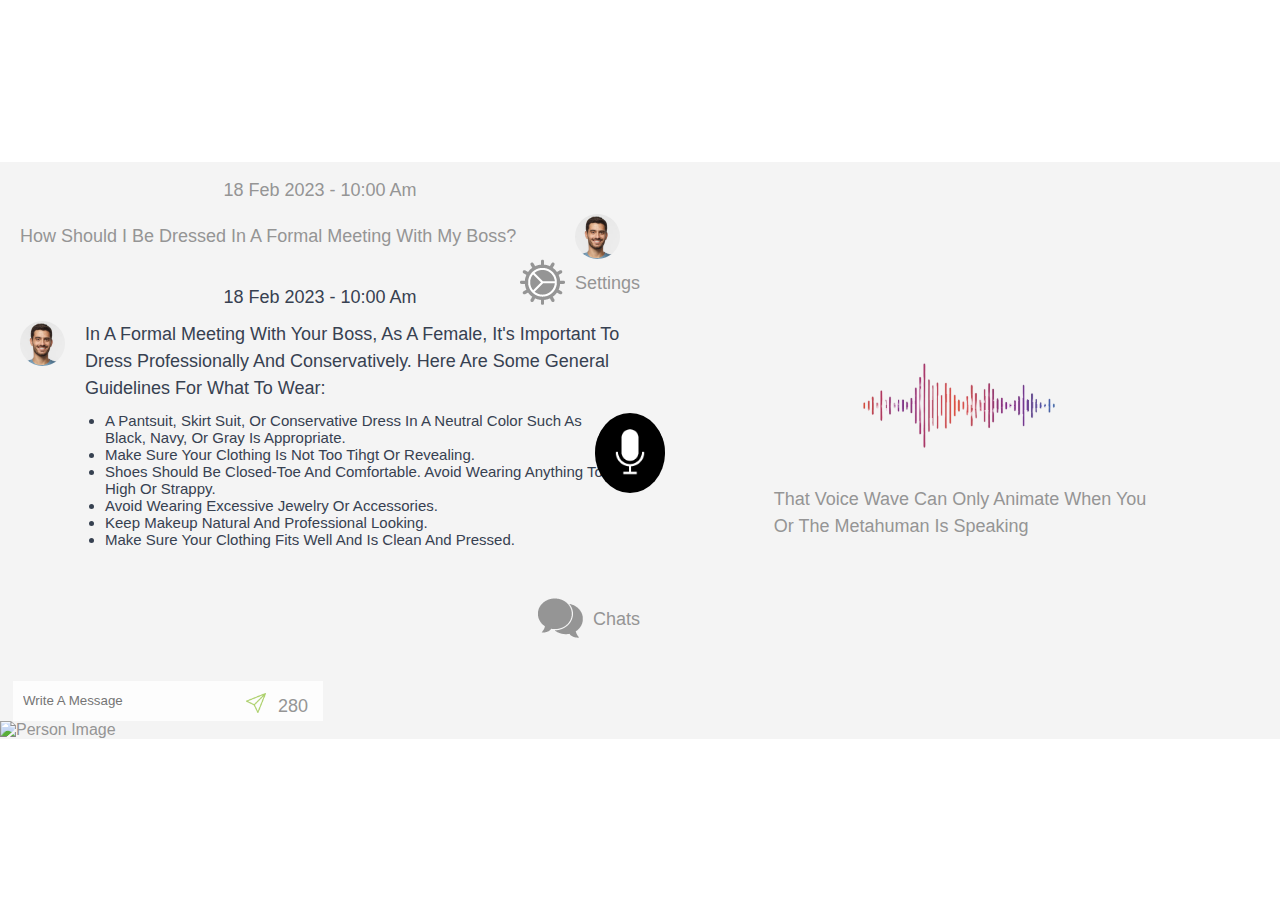
==== after-login.html @ 406937b2 "after-login page complete for large screen" ====
<!DOCTYPE html>
<html lang="en">
    <head>
        <meta charset="UTF-8" />
        <meta http-equiv="X-UA-Compatible" content="IE=edge" />
        <meta name="viewport" content="width=device-width, initial-scale=1.0" />
        <title>Document</title>
        <link rel="stylesheet" href="./css/style.css" />
    </head>
    <body>
        <section>
            <div class="wrap">
                <div class="content-wrap">
                    <!-- person controls  -->
                    <div id="slider">
                        <div class="container">
                            <!-- slider image  -->
                            <div class="slides">
                                <div class="img sm-img">
                                    <img
                                        src="./images/bg-small.png"
                                        alt="person img"
                                    />
                                </div>
                                <div class="large-img">
                                    <img
                                        src="./images/person-large.png"
                                        alt="person image"
                                    />
                                </div>
                                <div class="slides-content">
                                    <div class="row user-row">
                                        <p class="date">
                                            18 Feb 2023 - 10:00 am
                                        </p>
                                        <!-- user  -->
                                        <div class="user-content">
                                            <p>
                                                How should I be dressed in a
                                                formal meeting with my boss?
                                            </p>
                                            <img
                                                src="./images/profile-img.jpg"
                                                alt="profile img"
                                            />
                                        </div>
                                    </div>
                                    <div class="row ai-row">
                                        <p class="date">
                                            18 Feb 2023 - 10:00 am
                                        </p>
                                        <div class="text-wrap">
                                            <div class="ai-responce">
                                                <img
                                                    src="./images/profile-img.jpg"
                                                    alt="profile img"
                                                />
                                                <div>
                                                    <p>
                                                        In a formal meeting with
                                                        your boss, as a female,
                                                        it's important to dress
                                                        professionally and
                                                        conservatively. Here are
                                                        some general guidelines
                                                        for what to wear:
                                                    </p>
                                                    <ul>
                                                        <li>
                                                            A pantsuit, skirt
                                                            suit, or
                                                            conservative dress
                                                            in a neutral color
                                                            such as black, navy,
                                                            or gray is
                                                            appropriate.
                                                        </li>
                                                        <li>
                                                            Make sure your
                                                            clothing is not too
                                                            tihgt or revealing.
                                                        </li>
                                                        <li>
                                                            Shoes should be
                                                            closed-toe and
                                                            comfortable. Avoid
                                                            wearing anything too
                                                            high or strappy.
                                                        </li>
                                                        <li>
                                                            Avoid wearing
                                                            excessive jewelry or
                                                            accessories.
                                                        </li>
                                                        <li>
                                                            Keep makeup natural
                                                            and professional
                                                            looking.
                                                        </li>
                                                        <li>
                                                            Make sure your
                                                            clothing fits well
                                                            and is clean and
                                                            pressed.
                                                        </li>
                                                    </ul>
                                                </div>
                                            </div>
                                        </div>
                                    </div>
                                    <!-- input element  -->
                                    <div class="input-wrap">
                                        <!-- send message  -->
                                        <input
                                            type="text"
                                            placeholder="Write a message"
                                        />
                                        <div class="send-con">
                                            <button class="send-btn">
                                                <img
                                                    src="./images/send.png"
                                                    alt="send icon"
                                                />
                                            </button>
                                            <p>280</p>
                                        </div>
                                    </div>
                                </div>
                            </div>
                        </div>
                    </div>
                    <!-- control button list  -->
                    <div id="control-btns">
                        <div class="container">
                            <!-- setting icons  -->
                            <button>
                                <img
                                    src="./images/settings_icon.png"
                                    alt="setting icon"
                                />
                                <p>settings</p>
                            </button>
                            <!-- microphone icons  -->
                            <button id="microphone">
                                <img
                                    src="./images/microphone.png"
                                    alt="microphone icon"
                                />
                            </button>
                            <!-- chat icons  -->
                            <button>
                                <img
                                    src="./images/chats_icon.png"
                                    alt="chat icon"
                                />
                                <p>chats</p>
                            </button>
                        </div>
                    </div>
                </div>
                <!-- voice animation  -->
                <div class="voice-animation">
                    <div class="animation">
                        <img src="./images/speech-animation.png" alt="" />
                    </div>
                    <div class="voice-text">
                        <p>That voice wave can only animate when you</p>
                        <p>or the metahuman is speaking</p>
                    </div>
                </div>
            </div>
        </section>
    </body>
</html>
---- css/style.css ----
* {
  margin: 0;
  padding: 0;
  box-sizing: border-box;
  color: #959595;
  text-transform: capitalize;
  font-family: arial;
}

section {
  width: 100%;
  height: 100vh;
}
@media only screen and (min-width: 1200px) {
  section {
    display: flex;
    align-items: center;
    justify-content: center;
  }
}

button {
  background-color: transparent;
  border: none;
}

.container {
  width: 100%;
  max-width: 350px;
  margin-left: auto;
  margin-right: auto;
}

#control-btns {
  width: 100%;
  height: 120px;
  background-color: black;
  padding: 15px;
  display: flex;
}
#control-btns .container {
  display: flex;
  align-items: flex-end;
  justify-content: space-between;
}
#control-btns button img {
  width: 35px;
  margin-bottom: 3px;
}
#control-btns #microphone {
  background-color: black;
  width: 70px;
  height: 70px;
  border-radius: 50%;
  position: relative;
  top: -50px;
  z-index: 100;
  cursor: pointer;
}
#control-btns #microphone img {
  width: 100%;
}

#slider .container {
  display: grid;
  grid-template-columns: 1fr;
  grid-template-rows: 1fr;
}
@media only screen and (min-width: 900px) {
  #slider .container {
    height: 100%;
    display: block;
    position: relative;
  }
}
#slider .slides {
  grid-column: 1/-1;
  grid-row: 1/-1;
  display: grid;
  grid-template-columns: 1fr;
  grid-template-rows: 1fr;
  padding-left: 10px;
  padding-right: 10px;
  margin-bottom: -70px;
}
@media only screen and (min-width: 900px) {
  #slider .slides {
    margin: 0;
    padding: 0;
  }
}
#slider .slides .img {
  width: 100%;
  grid-column: 1/-1;
  grid-row: 1/-1;
}
#slider .slides .img img {
  width: 100%;
  display: block;
}
@media only screen and (min-width: 900px) {
  #slider .slides .sm-img {
    display: none;
  }
}
#slider .slides .large-img {
  display: none;
}
@media only screen and (min-width: 900px) {
  #slider .slides .large-img {
    display: block;
    width: 100%;
    height: 100%;
  }
  #slider .slides .large-img img {
    width: 100%;
    height: 100%;
  }
}
#slider .slides-content {
  grid-column: 1/-1;
  grid-row: 1/-1;
  font-size: 15px;
  position: relative;
  z-index: 20;
}
#slider .slides-content .row {
  padding-left: 20px;
  padding-right: 20px;
}
#slider .slides-content .row .date {
  text-align: center;
  margin-bottom: 10px;
}
#slider .slides-content .text-wrap {
  display: flex;
  justify-content: space-between;
  align-items: flex-start;
}
#slider .slides-content .user-content, #slider .slides-content .ai-responce {
  display: flex;
  justify-content: space-between;
  align-items: center;
  column-gap: 20px;
}
#slider .slides-content .user-content img, #slider .slides-content .ai-responce img {
  width: 45px;
  height: 45px;
  border-radius: 50%;
}
#slider .slides-content .user-row {
  margin-top: 15px;
  margin-bottom: 25px;
}
#slider .slides-content .ai-row p,
#slider .slides-content .ai-row li {
  color: #374151;
}
#slider .slides-content .ai-responce {
  align-items: flex-start;
  height: 345px;
  overflow: auto;
}
#slider .slides-content .ai-responce ul {
  padding-left: 20px;
  margin-top: 10px;
}
#slider .slides-content .input-wrap {
  margin-left: 13px;
  margin-top: 15px;
  width: 310px;
  height: 40px;
  position: relative;
}
#slider .slides-content .input-wrap input {
  width: 100%;
  height: 100%;
  background-color: #fdfdfd;
  padding: 10px;
  border: none;
}
#slider .slides-content .input-wrap input:focus {
  border: none;
  outline: none;
}
#slider .slides-content .input-wrap .send-con {
  display: flex;
  justify-content: space-between;
  position: absolute;
  right: 15px;
  top: 12px;
}
#slider .slides-content .input-wrap .send-con .send-btn {
  width: 20px;
  margin-right: 12px;
  height: 20px;
  cursor: pointer;
}
#slider .slides-content .input-wrap .send-con .send-btn img {
  width: 100%;
}
#slider .slides-content .input-wrap .send-con .send-btn p {
  font-size: 14px;
}
#slider .slider-control {
  grid-column: 1/-1;
  grid-row: 1/-1;
  display: flex;
  align-items: center;
  justify-content: space-between;
}
@media only screen and (min-width: 900px) {
  #slider .slider-control {
    position: absolute;
    left: 10px;
    bottom: 15px;
  }
  #slider .slider-control button {
    width: 35px;
  }
}
#slider .slider-control button {
  width: 48px;
  height: 42px;
}
#slider .slider-control button img {
  width: 100%;
}

@media only screen and (min-width: 900px) {
  .wrap {
    display: flex;
    background-color: #f4f4f4;
  }
}
@media only screen and (min-width: 900px) {
  .wrap > div {
    flex: 1;
  }
}

.voice-animation {
  display: none;
}
@media only screen and (min-width: 900px) {
  .voice-animation {
    display: flex;
    align-items: center;
    justify-content: center;
    flex-flow: column wrap;
  }
  .voice-animation .animation {
    width: 200px;
    margin-bottom: 30px;
  }
  .voice-animation .animation img {
    width: 100%;
  }
}

@media only screen and (min-width: 900px) {
  .content-wrap {
    display: grid;
    position: relative;
  }
  .content-wrap > div {
    grid-column: 1/-1;
    grid-row: 1/-1;
  }
  .content-wrap #control-btns {
    position: absolute;
    right: 0;
    top: 0;
    width: 200px;
    height: 100%;
    background-color: transparent;
    padding-right: 0px;
    padding-left: 0px;
    align-items: center;
  }
}
@media only screen and (min-width: 900px) and (min-width: 1200px) {
  .content-wrap #control-btns {
    right: 10px;
  }
}
@media only screen and (min-width: 900px) {
  .content-wrap #control-btns .container {
    flex-flow: column wrap;
    height: 70%;
  }
}
@media only screen and (min-width: 900px) {
  .content-wrap #control-btns button {
    display: flex;
    align-items: center;
  }
  .content-wrap #control-btns button p {
    position: relative;
    right: -10px;
  }
}
@media only screen and (min-width: 900px) and (min-width: 1200px) {
  .content-wrap #control-btns button img {
    width: 45px;
  }
}
@media only screen and (min-width: 900px) {
  .content-wrap #control-btns #microphone {
    top: initial;
    left: 35px;
  }
}
@media only screen and (min-width: 900px) and (min-width: 1200px) {
  .content-wrap #control-btns #microphone {
    height: 80px;
  }
  .content-wrap #control-btns #microphone img {
    height: initial;
  }
}
@media only screen and (min-width: 900px) {
  .content-wrap .container {
    width: 100%;
    max-width: initial;
  }
}

@media only screen and (min-width: 900px) {
  p {
    line-height: 150%;
    font-size: 16px;
  }
}
@media only screen and (min-width: 1200px) {
  p {
    font-size: 18px;
  }
}

@media only screen and (min-width: 1200px) {
  .wrap {
    max-width: 1400px;
    margin-left: auto;
    margin-right: auto;
  }
}

/*# sourceMappingURL=style.css.map */
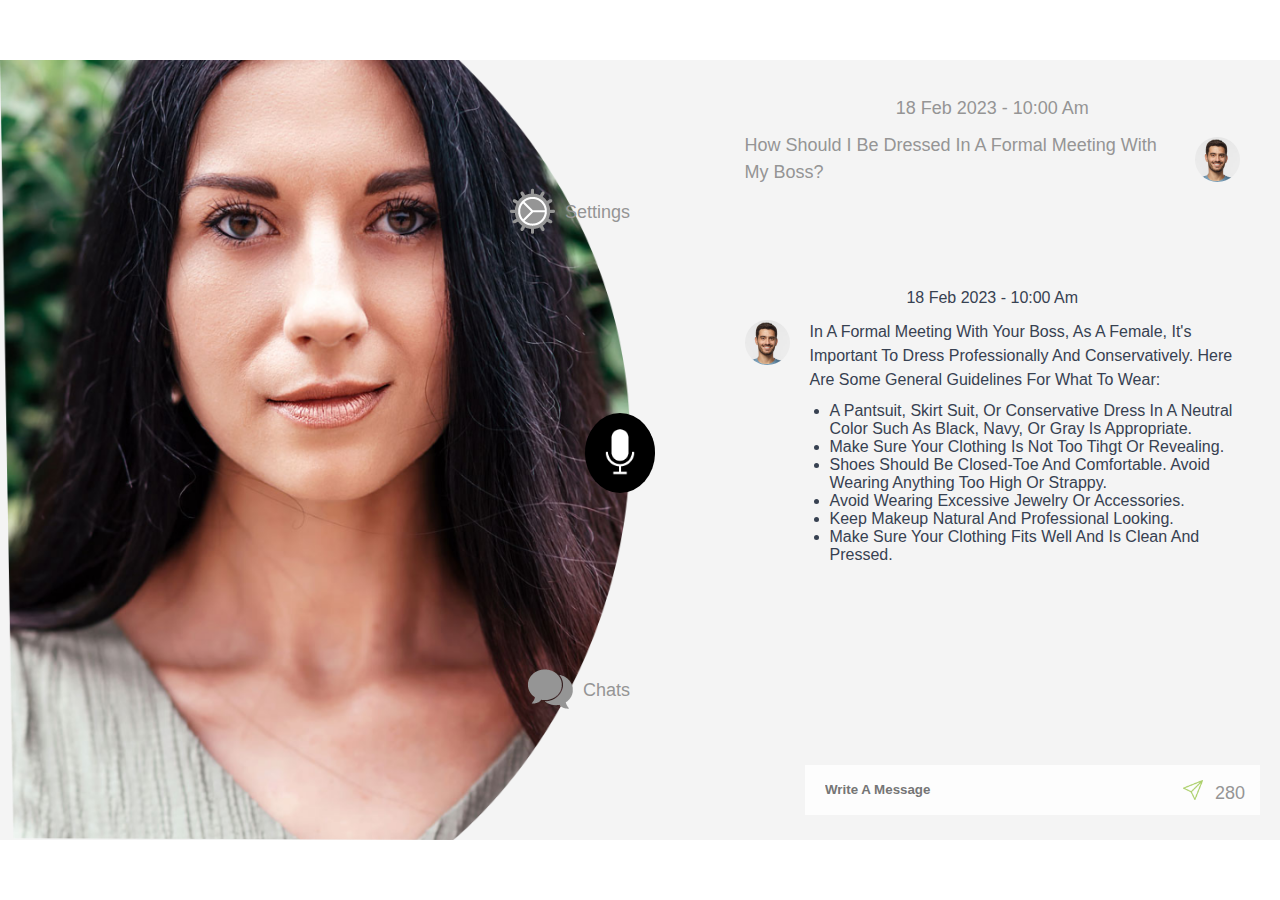
==== commit 084756ca: "'changes'" ====
--- a/after-login.html
+++ b/after-login.html
@@ -24,7 +24,7 @@
                                 </div>
                                 <div class="large-img">
                                     <img
-                                        src="./images/person-large.png"
+                                        src="./images/Vector 7.png"
                                         alt="person image"
                                     />
                                 </div>
@@ -159,13 +159,85 @@
                     </div>
                 </div>
                 <!-- voice animation  -->
-                <div class="voice-animation">
-                    <div class="animation">
-                        <img src="./images/speech-animation.png" alt="" />
-                    </div>
-                    <div class="voice-text">
-                        <p>That voice wave can only animate when you</p>
-                        <p>or the metahuman is speaking</p>
+                <div class="ai-responce-lg">
+                    <div class="slides-content">
+                        <div class="row user-row">
+                            <p class="date">18 Feb 2023 - 10:00 am</p>
+                            <!-- user  -->
+                            <div class="user-content">
+                                <p>
+                                    How should I be dressed in a formal meeting
+                                    with my boss?
+                                </p>
+                                <img
+                                    src="./images/profile-img.jpg"
+                                    alt="profile img"
+                                />
+                            </div>
+                        </div>
+                        <div class="row ai-row">
+                            <p class="date">18 Feb 2023 - 10:00 am</p>
+                            <div class="text-wrap">
+                                <div class="ai-responce">
+                                    <img
+                                        src="./images/profile-img.jpg"
+                                        alt="profile img"
+                                    />
+                                    <div>
+                                        <p>
+                                            In a formal meeting with your boss,
+                                            as a female, it's important to dress
+                                            professionally and conservatively.
+                                            Here are some general guidelines for
+                                            what to wear:
+                                        </p>
+                                        <ul>
+                                            <li>
+                                                A pantsuit, skirt suit, or
+                                                conservative dress in a neutral
+                                                color such as black, navy, or
+                                                gray is appropriate.
+                                            </li>
+                                            <li>
+                                                Make sure your clothing is not
+                                                too tihgt or revealing.
+                                            </li>
+                                            <li>
+                                                Shoes should be closed-toe and
+                                                comfortable. Avoid wearing
+                                                anything too high or strappy.
+                                            </li>
+                                            <li>
+                                                Avoid wearing excessive jewelry
+                                                or accessories.
+                                            </li>
+                                            <li>
+                                                Keep makeup natural and
+                                                professional looking.
+                                            </li>
+                                            <li>
+                                                Make sure your clothing fits
+                                                well and is clean and pressed.
+                                            </li>
+                                        </ul>
+                                    </div>
+                                </div>
+                            </div>
+                        </div>
+                        <!-- input element  -->
+                        <div class="input-wrap">
+                            <!-- send message  -->
+                            <input type="text" placeholder="Write a message" />
+                            <div class="send-con">
+                                <button class="send-btn">
+                                    <img
+                                        src="./images/send.png"
+                                        alt="send icon"
+                                    />
+                                </button>
+                                <p>280</p>
+                            </div>
+                        </div>
                     </div>
                 </div>
             </div>
--- a/css/style.css
+++ b/css/style.css
@@ -117,90 +117,10 @@
     height: 100%;
   }
 }
-#slider .slides-content {
-  grid-column: 1/-1;
-  grid-row: 1/-1;
-  font-size: 15px;
-  position: relative;
-  z-index: 20;
-}
-#slider .slides-content .row {
-  padding-left: 20px;
-  padding-right: 20px;
-}
-#slider .slides-content .row .date {
-  text-align: center;
-  margin-bottom: 10px;
-}
-#slider .slides-content .text-wrap {
-  display: flex;
-  justify-content: space-between;
-  align-items: flex-start;
-}
-#slider .slides-content .user-content, #slider .slides-content .ai-responce {
-  display: flex;
-  justify-content: space-between;
-  align-items: center;
-  column-gap: 20px;
-}
-#slider .slides-content .user-content img, #slider .slides-content .ai-responce img {
-  width: 45px;
-  height: 45px;
-  border-radius: 50%;
-}
-#slider .slides-content .user-row {
-  margin-top: 15px;
-  margin-bottom: 25px;
-}
-#slider .slides-content .ai-row p,
-#slider .slides-content .ai-row li {
-  color: #374151;
-}
-#slider .slides-content .ai-responce {
-  align-items: flex-start;
-  height: 345px;
-  overflow: auto;
-}
-#slider .slides-content .ai-responce ul {
-  padding-left: 20px;
-  margin-top: 10px;
-}
-#slider .slides-content .input-wrap {
-  margin-left: 13px;
-  margin-top: 15px;
-  width: 310px;
-  height: 40px;
-  position: relative;
-}
-#slider .slides-content .input-wrap input {
-  width: 100%;
-  height: 100%;
-  background-color: #fdfdfd;
-  padding: 10px;
-  border: none;
-}
-#slider .slides-content .input-wrap input:focus {
-  border: none;
-  outline: none;
-}
-#slider .slides-content .input-wrap .send-con {
-  display: flex;
-  justify-content: space-between;
-  position: absolute;
-  right: 15px;
-  top: 12px;
-}
-#slider .slides-content .input-wrap .send-con .send-btn {
-  width: 20px;
-  margin-right: 12px;
-  height: 20px;
-  cursor: pointer;
-}
-#slider .slides-content .input-wrap .send-con .send-btn img {
-  width: 100%;
-}
-#slider .slides-content .input-wrap .send-con .send-btn p {
-  font-size: 14px;
+@media only screen and (min-width: 900px) {
+  #slider .slides-content {
+    display: none;
+  }
 }
 #slider .slider-control {
   grid-column: 1/-1;
@@ -346,4 +266,156 @@
   }
 }
 
+.slides-content {
+  grid-column: 1/-1;
+  grid-row: 1/-1;
+  font-size: 15px;
+  position: relative;
+  z-index: 20;
+}
+@media only screen and (min-width: 900px) {
+  .slides-content {
+    position: initial;
+    z-index: initial;
+    width: 85%;
+  }
+}
+.slides-content .row {
+  padding-left: 20px;
+  padding-right: 20px;
+}
+.slides-content .row .date {
+  text-align: center;
+  margin-bottom: 10px;
+}
+.slides-content .text-wrap {
+  display: flex;
+  justify-content: space-between;
+  align-items: flex-start;
+}
+.slides-content .user-content, .slides-content .ai-responce {
+  display: flex;
+  justify-content: space-between;
+  align-items: center;
+  column-gap: 20px;
+}
+.slides-content .user-content img, .slides-content .ai-responce img {
+  width: 45px;
+  height: 45px;
+  border-radius: 50%;
+}
+.slides-content .user-row {
+  margin-top: 15px;
+  margin-bottom: 25px;
+}
+.slides-content .ai-row p,
+.slides-content .ai-row li {
+  color: #374151;
+}
+@media only screen and (min-width: 900px) {
+  .slides-content .ai-row p,
+  .slides-content .ai-row li {
+    font-size: 1rem;
+  }
+}
+.slides-content .ai-responce {
+  align-items: flex-start;
+  height: 345px;
+  overflow: auto;
+}
+.slides-content .ai-responce ul {
+  padding-left: 20px;
+  margin-top: 10px;
+}
+.slides-content .input-wrap {
+  margin-left: 13px;
+  margin-top: 15px;
+  width: 310px;
+  height: 40px;
+  position: relative;
+}
+.slides-content .input-wrap input {
+  width: 100%;
+  height: 100%;
+  background-color: #fdfdfd;
+  padding: 10px;
+  border: none;
+}
+.slides-content .input-wrap input:focus {
+  border: none;
+  outline: none;
+}
+.slides-content .input-wrap .send-con {
+  display: flex;
+  justify-content: space-between;
+  position: absolute;
+  right: 15px;
+  top: 12px;
+}
+.slides-content .input-wrap .send-con .send-btn {
+  width: 20px;
+  margin-right: 12px;
+  height: 20px;
+  cursor: pointer;
+}
+.slides-content .input-wrap .send-con .send-btn img {
+  width: 100%;
+}
+.slides-content .input-wrap .send-con .send-btn p {
+  font-size: 14px;
+}
+
+.ai-responce-lg {
+  display: none;
+}
+@media only screen and (min-width: 900px) {
+  .ai-responce-lg {
+    display: flex;
+    justify-content: flex-end;
+    position: relative;
+    padding-top: 20px;
+    padding-right: 20px;
+  }
+}
+@media only screen and (min-width: 1200px) {
+  .ai-responce-lg .user-row {
+    margin-bottom: 100px;
+  }
+}
+@media only screen and (min-width: 900px) {
+  .ai-responce-lg .input-wrap {
+    margin: initial;
+    position: absolute;
+    right: 20px;
+    bottom: 25px;
+    font-size: 1rem;
+    width: 65%;
+    height: 50px;
+  }
+  .ai-responce-lg .input-wrap input {
+    padding-left: 20px;
+  }
+  .ai-responce-lg .input-wrap input::placeholder {
+    font-weight: bold;
+  }
+  .ai-responce-lg .input-wrap .send-con {
+    top: 15px;
+  }
+}
+@media only screen and (min-width: 1200px) {
+  .ai-responce-lg .input-wrap {
+    width: 70%;
+  }
+}
+@media only screen and (min-width: 900px) {
+  .ai-responce-lg .ai-responce {
+    height: 35vw;
+  }
+}
+@media only screen and (min-width: 1200px) {
+  .ai-responce-lg .ai-responce {
+    height: initial;
+  }
+}
+
 /*# sourceMappingURL=style.css.map */
